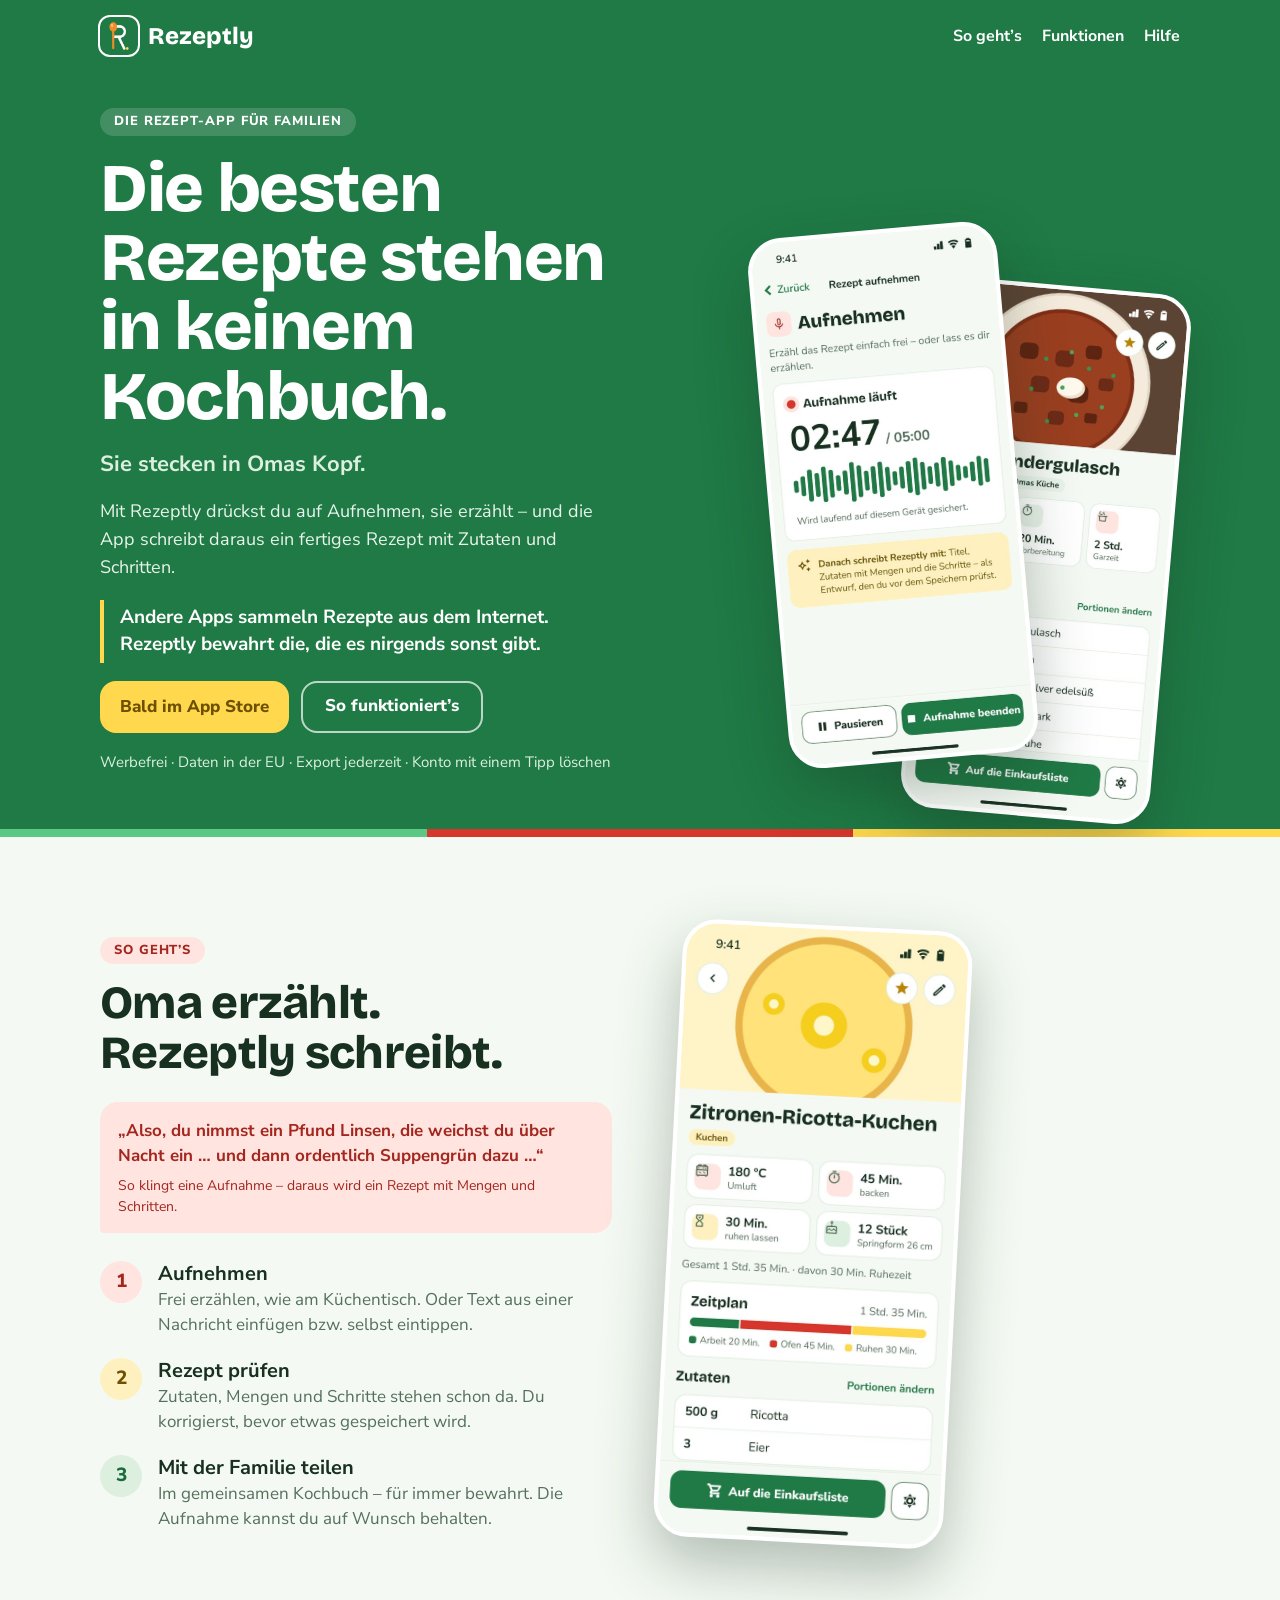
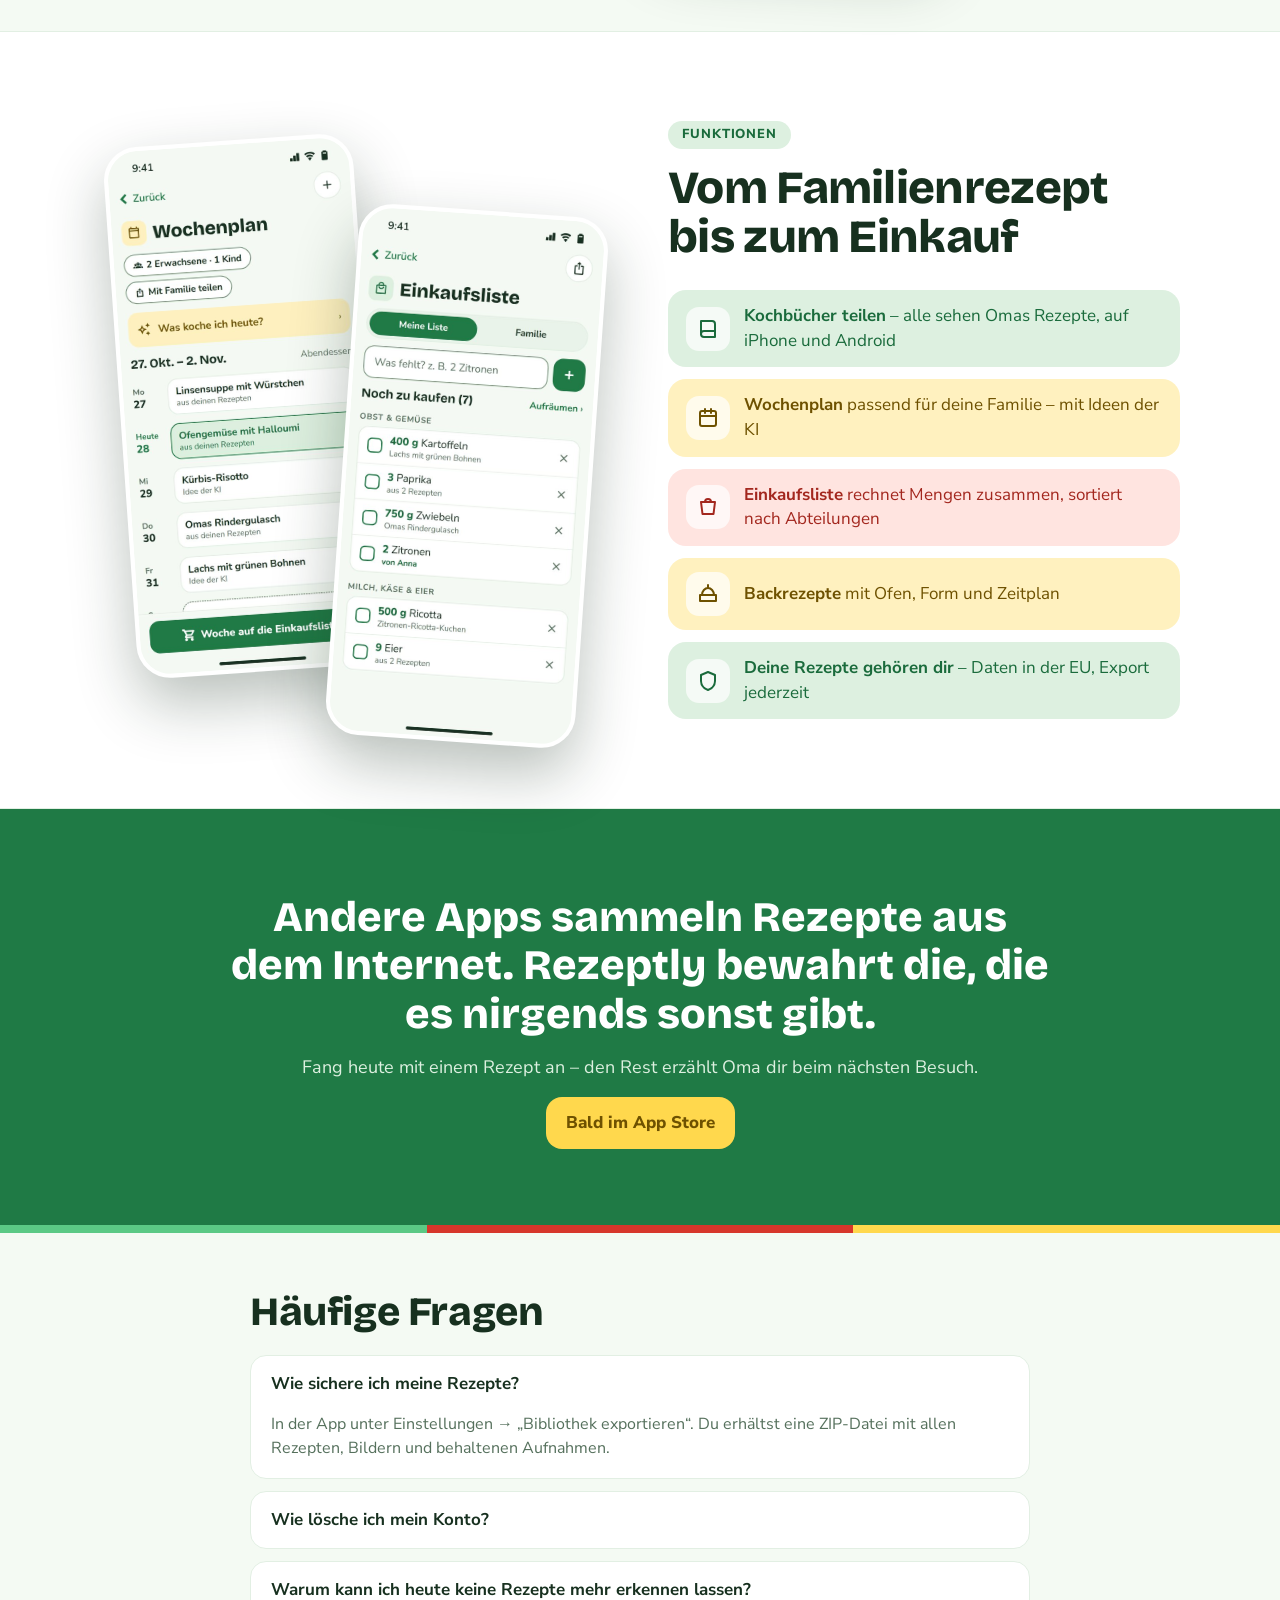
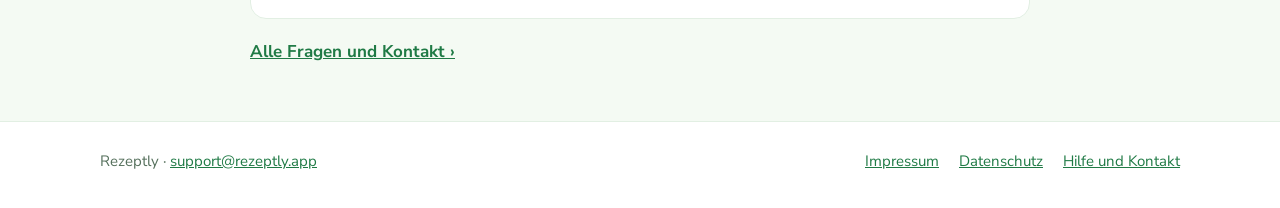
==== index.html @ 3821e30b "Startseite im Stil der Instagram-Beiträge (aus Rezeptly ef23107) Co-Authored-By: Claude Opus 5.5 <no" ====
<!DOCTYPE html>
<html lang="de">
<head>
<meta charset="utf-8">
<meta name="viewport" content="width=device-width, initial-scale=1">
<title>Rezeptly – Familienrezepte einfach erzählen</title>
<meta name="description" content="Rezeptly macht aus erzählten Familienrezepten fertige Rezepte: aufnehmen, wie Oma ein Gericht erklärt – die App schreibt Zutaten und Schritte. Mit Kochbüchern, Wochenplan und Einkaufsliste für die ganze Familie.">
<link rel="canonical" href="https://rezeptly.app/">
<meta property="og:type" content="website">
<meta property="og:site_name" content="Rezeptly">
<meta property="og:title" content="Rezeptly – Familienrezepte einfach erzählen">
<meta property="og:description" content="Rezeptly macht aus erzählten Familienrezepten fertige Rezepte: aufnehmen, wie Oma ein Gericht erklärt – die App schreibt Zutaten und Schritte. Mit Kochbüchern, Wochenplan und Einkaufsliste für die ganze Familie.">
<meta property="og:url" content="https://rezeptly.app/">
<meta name="theme-color" content="#F4FAF3">
<link rel="icon" type="image/png" sizes="32x32" href="assets/favicon-32.png">
<link rel="icon" type="image/png" sizes="192x192" href="assets/favicon-192.png">
<link rel="apple-touch-icon" href="assets/apple-touch-icon.png">
<link rel="stylesheet" href="assets/site.css">
</head>
<body>
<header class="site-header on-green"><div class="wrap">
<a class="brand" href="index.html"><img class="logo" src="assets/logo-128.png" width="38" height="38" alt=""><b>Rezeptly</b></a>
<nav class="site-nav" aria-label="Hauptmenü"><a href="#so-gehts">So geht’s</a><a href="#funktionen">Funktionen</a><a href="support.html">Hilfe</a></nav>
</div></header>
<main>
<section class="hero">
<div class="wrap">
<div class="hero-text">
<span class="pill pill-glass">Die Rezept-App für Familien</span>
<h1>Die besten Rezepte stehen in keinem Kochbuch.</h1>
<p class="sub">Sie stecken in Omas Kopf.</p>
<p class="lead">Mit Rezeptly drückst du auf Aufnehmen, sie erzählt – und die App schreibt daraus ein fertiges Rezept mit Zutaten und Schritten.</p>
<p class="catch">Andere Apps sammeln Rezepte aus dem Internet. Rezeptly bewahrt die, die es nirgends sonst gibt.</p>
<div class="actions"><span class="soon on-dark">Bald im App Store</span><a class="btn btn-ghost" href="#so-gehts">So funktioniert’s</a></div>
<p class="trust">Werbefrei · Daten in der EU · Export jederzeit · Konto mit einem Tipp löschen</p>
</div>
<div class="hero-phones" aria-hidden="true"><span class="shot back"><img src="assets/screen-rezept.jpg" width="600" height="1298" alt="" loading="lazy"></span><span class="shot front"><img src="assets/screen-aufnehmen.jpg" width="600" height="1298" alt="" loading="lazy"></span></div>
</div>
<div class="band-stripe" aria-hidden="true"><span></span><span></span><span></span></div>
</section>

<section id="so-gehts" class="band roomy" aria-labelledby="wege">
<div class="wrap split">
<div>
<span class="pill pill-tomato">So geht’s</span>
<h2 id="wege" class="big">Oma erzählt.<br>Rezeptly schreibt.</h2>
<p class="voice">„Also, du nimmst ein Pfund Linsen, die weichst du über Nacht ein … und dann ordentlich Suppengrün dazu …“<small>So klingt eine Aufnahme – daraus wird ein Rezept mit Mengen und Schritten.</small></p>
<div class="steps">
<div class="step"><span class="num b-tomato">1</span><div><b>Aufnehmen</b><span class="muted">Frei erzählen, wie am Küchentisch. Oder Text aus einer Nachricht einfügen bzw. selbst eintippen.</span></div></div>
<div class="step"><span class="num b-lemon">2</span><div><b>Rezept prüfen</b><span class="muted">Zutaten, Mengen und Schritte stehen schon da. Du korrigierst, bevor etwas gespeichert wird.</span></div></div>
<div class="step"><span class="num b-basil">3</span><div><b>Mit der Familie teilen</b><span class="muted">Im gemeinsamen Kochbuch – für immer bewahrt. Die Aufnahme kannst du auf Wunsch behalten.</span></div></div>
</div>
</div>
<div class="solo" aria-hidden="true"><span class="shot "><img src="assets/screen-backen.jpg" width="600" height="1298" alt="" loading="lazy"></span></div>
</div>
</section>

<section id="funktionen" class="band roomy surface" aria-labelledby="funktionen-titel">
<div class="wrap split">
<div class="duo" aria-hidden="true"><span class="shot a"><img src="assets/screen-wochenplan.jpg" width="600" height="1298" alt="" loading="lazy"></span><span class="shot b"><img src="assets/screen-einkauf.jpg" width="600" height="1298" alt="" loading="lazy"></span></div>
<div>
<span class="pill pill-basil">Funktionen</span>
<h2 id="funktionen-titel" class="big">Vom Familienrezept bis zum Einkauf</h2>
<div class="feats">
<div class="feat b-basil"><span class="badge"><svg class="i" width="24" height="24" viewBox="0 0 24 24" fill="none" stroke="currentColor" stroke-width="2" stroke-linecap="round" stroke-linejoin="round" aria-hidden="true"><path d="M5 4h11a3 3 0 0 1 3 3v13H8a3 3 0 0 1-3-3z"/><path d="M5 17a3 3 0 0 1 3-3h11"/></svg></span><span><b>Kochbücher teilen</b> – alle sehen Omas Rezepte, auf iPhone und Android</span></div>
<div class="feat b-lemon"><span class="badge"><svg class="i" width="24" height="24" viewBox="0 0 24 24" fill="none" stroke="currentColor" stroke-width="2" stroke-linecap="round" stroke-linejoin="round" aria-hidden="true"><rect x="4" y="5" width="16" height="15" rx="2"/><path d="M4 10h16M9 3v4M15 3v4"/></svg></span><span><b>Wochenplan</b> passend für deine Familie – mit Ideen der KI</span></div>
<div class="feat b-tomato"><span class="badge"><svg class="i" width="24" height="24" viewBox="0 0 24 24" fill="none" stroke="currentColor" stroke-width="2" stroke-linecap="round" stroke-linejoin="round" aria-hidden="true"><path d="M5 7h14l-1.5 12h-11z"/><path d="M9 7a3 3 0 0 1 6 0"/></svg></span><span><b>Einkaufsliste</b> rechnet Mengen zusammen, sortiert nach Abteilungen</span></div>
<div class="feat b-lemon"><span class="badge"><svg class="i" width="24" height="24" viewBox="0 0 24 24" fill="none" stroke="currentColor" stroke-width="2" stroke-linecap="round" stroke-linejoin="round" aria-hidden="true"><path d="M4 13h16v6H4z"/><path d="M6 13c0-4 3-7 6-7s6 3 6 7M12 3v3"/></svg></span><span><b>Backrezepte</b> mit Ofen, Form und Zeitplan</span></div>
<div class="feat b-basil"><span class="badge"><svg class="i" width="24" height="24" viewBox="0 0 24 24" fill="none" stroke="currentColor" stroke-width="2" stroke-linecap="round" stroke-linejoin="round" aria-hidden="true"><path d="M12 3l7 3v6c0 4.5-3 7.5-7 9-4-1.5-7-4.5-7-9V6z"/></svg></span><span><b>Deine Rezepte gehören dir</b> – Daten in der EU, Export jederzeit</span></div>
</div>
</div>
</div>
</section>

<section class="cta">
<div class="wrap">
<h2>Andere Apps sammeln Rezepte aus dem Internet. Rezeptly bewahrt die, die es nirgends sonst gibt.</h2>
<p>Fang heute mit einem Rezept an – den Rest erzählt Oma dir beim nächsten Besuch.</p>
<span class="soon on-dark">Bald im App Store</span>
</div>
<div class="band-stripe" aria-hidden="true"><span></span><span></span><span></span></div>
</section>

<section class="band" aria-labelledby="fragen">
<div class="wrap narrow stack" style="gap:20px">
<h2 id="fragen" class="h2">Häufige Fragen</h2>
<div class="faq"><details open><summary>Wie sichere ich meine Rezepte?</summary><p>In der App unter Einstellungen → „Bibliothek exportieren“. Du erhältst eine ZIP-Datei mit allen Rezepten, Bildern und behaltenen Aufnahmen.</p></details>
<details><summary>Wie lösche ich mein Konto?</summary><p>In der App unter Einstellungen → „Konto löschen“. Alle Daten werden sofort und vollständig gelöscht. Ohne App: Schreib von der E-Mail-Adresse deines Kontos an support@rezeptly.app, dann löschen wir Konto und Daten für dich. Alles dazu: https://rezeptly.app/konto-loeschen.html</p></details>
<details><summary>Warum kann ich heute keine Rezepte mehr erkennen lassen?</summary><p>Für die Erkennung mit KI gibt es ein Tageslimit. Es beginnt um Mitternacht neu. Selbst eingeben kannst du Rezepte jederzeit.</p></details></div>
<a href="support.html" style="font-weight:700">Alle Fragen und Kontakt ›</a>
</div>
</section>
</main>
<footer class="site-footer"><div class="wrap">
<span>Rezeptly · <a href="mailto:support@rezeptly.app">support@rezeptly.app</a></span>
<nav aria-label="Rechtliches"><a href="impressum.html">Impressum</a><a href="datenschutz.html">Datenschutz</a><a href="support.html">Hilfe und Kontakt</a></nav>
</div></footer>
</body>
</html>
---- assets/site.css ----
/* Erzeugt von scripts/site-layout.mts – nicht von Hand ändern. Farben aus src/theme/tokens.ts */
@font-face { font-family: "Bricolage Grotesque"; font-weight: 700; font-style: normal; font-display: swap; src: url("fonts/BricolageGrotesque_700Bold.ttf") format("truetype"); }
@font-face { font-family: "Bricolage Grotesque"; font-weight: 800; font-style: normal; font-display: swap; src: url("fonts/BricolageGrotesque_800ExtraBold.ttf") format("truetype"); }
@font-face { font-family: "Nunito Sans"; font-weight: 400; font-style: normal; font-display: swap; src: url("fonts/NunitoSans_400Regular.ttf") format("truetype"); }
@font-face { font-family: "Nunito Sans"; font-weight: 700; font-style: normal; font-display: swap; src: url("fonts/NunitoSans_700Bold.ttf") format("truetype"); }
@font-face { font-family: "Nunito Sans"; font-weight: 800; font-style: normal; font-display: swap; src: url("fonts/NunitoSans_800ExtraBold.ttf") format("truetype"); }
:root {
  color-scheme: light;
  --bg: #F4FAF3; --surface: #FFFFFF; --sunken: #EAF3EA; --ink: #17301F; --muted: #55705C;
  --border: #E2EFE3; --control: #749479; --basil: #1F7A45; --on-basil: #FFFFFF;
  --basil-soft: #DDF0E0; --basil-ink: #1A6B3C; --tomato: #D6362B; --tomato-soft: #FFE4E0;
  --tomato-ink: #A3271E; --lemon-soft: #FFF1BF; --lemon-ink: #6E5100;
  --display: "Bricolage Grotesque", -apple-system, "Segoe UI", Roboto, Helvetica, Arial, sans-serif;
  --body: "Nunito Sans", -apple-system, "Segoe UI", Roboto, Helvetica, Arial, sans-serif;
}
* { box-sizing: border-box; }
body { margin: 0; background: var(--bg); color: var(--ink); font: 17px/1.5 var(--body); -webkit-text-size-adjust: 100%; }
a { color: var(--basil); }
a:hover { color: var(--basil-ink); }
:focus-visible { outline: 3px solid var(--basil-ink); outline-offset: 2px; }
h1, h2, h3 { font-family: var(--display); margin: 0; }
p { margin: 0; }
.i { flex: none; }
.wrap { max-width: 1120px; margin: 0 auto; padding: 0 20px; }
.narrow { max-width: 820px; }
.muted { color: var(--muted); }
.eyebrow { font: 800 13px/18px var(--body); letter-spacing: .08em; text-transform: uppercase; color: var(--basil-ink); }
.h2 { font-weight: 800; font-size: clamp(28px, 4vw, 40px); line-height: 1.15; letter-spacing: -.01em; }
.intro { display: flex; flex-direction: column; gap: 10px; max-width: 680px; }
section.band { padding: 56px 0; }
.surface { background: var(--surface); border-top: 1px solid var(--border); border-bottom: 1px solid var(--border); }
.stack { display: flex; flex-direction: column; gap: 28px; }

/* Kopf und Fuß */
.site-header { border-bottom: 1px solid var(--border); background: var(--bg); }
.site-header .wrap { min-height: 72px; display: flex; align-items: center; justify-content: space-between; gap: 12px 20px; flex-wrap: wrap; padding-top: 8px; padding-bottom: 8px; }
.brand { display: flex; align-items: center; gap: 10px; text-decoration: none; color: var(--ink); }
.brand:hover { color: var(--ink); }
.logo { width: 38px; height: 38px; display: block; flex: none; }
.brand b { font: 800 24px/1 var(--display); }
.site-nav { display: flex; align-items: center; gap: 4px 20px; flex-wrap: wrap; }
.site-nav a { min-height: 44px; display: inline-flex; align-items: center; color: var(--ink); text-decoration: none; font-weight: 700; font-size: 16px; }
.site-nav a:hover { color: var(--basil); }
.site-footer { border-top: 1px solid var(--border); background: var(--surface); margin-top: 0; }
.site-footer .wrap { padding-top: 28px; padding-bottom: 36px; display: flex; justify-content: space-between; gap: 12px 20px; flex-wrap: wrap; font-size: 15px; color: var(--muted); }
.site-footer nav { display: flex; gap: 8px 20px; flex-wrap: wrap; }

/* Knöpfe */
.btn { display: inline-flex; align-items: center; justify-content: center; gap: 8px; min-height: 52px; padding: 0 22px; border-radius: 16px; font: 800 17px/1.2 var(--body); text-decoration: none; border: 0; cursor: pointer; text-align: center; }
.btn-primary { background: var(--basil); color: var(--on-basil); }
.btn-primary:hover { color: var(--on-basil); filter: brightness(1.08); }
.btn-secondary { background: var(--surface); color: var(--basil); border: 1.5px solid var(--control); }
.btn-light { background: var(--surface); color: var(--basil); }
.btn-small { min-height: 44px; padding: 0 16px; font-size: 16px; }
.soon { display: inline-flex; align-items: center; min-height: 52px; padding: 0 20px; border-radius: 16px; background: var(--lemon-soft); color: var(--lemon-ink); font-weight: 800; }
.actions { display: flex; gap: 12px; flex-wrap: wrap; }

/* Startseite im Stil der Instagram-Beiträge (E-091): grüne Bühne, schräge Handys mit echten
   App-Bildschirmen, Farbstreifen Basilikum · Tomate · Zitrone zwischen den großen Abschnitten */
.site-header.on-green { background: var(--basil); border-bottom: 0; }
.on-green .brand, .on-green .brand:hover, .on-green .site-nav a { color: var(--on-basil); }
.on-green .site-nav a:hover { color: var(--basil-soft); }
.on-green .logo { border-radius: 10px; outline: 2.5px solid var(--on-basil); }
.pill { align-self: flex-start; display: inline-block; padding: 6px 14px; border-radius: 999px; font: 800 13px/1.2 var(--body); letter-spacing: .07em; text-transform: uppercase; }
.pill-glass { background: rgba(255, 255, 255, .16); color: var(--on-basil); }
.pill-tomato { background: var(--tomato-soft); color: var(--tomato-ink); }
.pill-basil { background: var(--basil-soft); color: var(--basil-ink); }
.band-stripe { display: flex; height: 8px; }
.band-stripe span { flex: 1; }
.band-stripe span:nth-child(1) { background: #5BC985; } .band-stripe span:nth-child(2) { background: var(--tomato); } .band-stripe span:nth-child(3) { background: #FFD84D; }
.shot { display: block; border-radius: 34px; overflow: hidden; border: 4px solid #fff; background: #fff; box-shadow: 0 26px 60px rgba(23, 48, 31, .3); }
.shot img { display: block; width: 100%; height: auto; }
.btn-lemon { background: #FFD84D; color: var(--lemon-ink); }
.btn-ghost { border: 2px solid rgba(255, 255, 255, .7); color: var(--on-basil); }
.btn-ghost:hover { color: var(--on-basil); background: rgba(255, 255, 255, .1); }
.soon.on-dark { background: #FFD84D; }
.hero { background: var(--basil); color: var(--on-basil); overflow: hidden; }
.hero .wrap { display: grid; grid-template-columns: 1.1fr .9fr; gap: 40px; align-items: center; padding-top: 36px; }
.hero-text { display: flex; flex-direction: column; gap: 18px; padding-bottom: 56px; }
.hero h1 { font-weight: 800; font-size: clamp(40px, 5.6vw, 68px); line-height: 1.02; letter-spacing: -.02em; }
.hero .sub { font: 700 22px/1.4 var(--body); color: var(--basil-soft); }
.hero .lead { max-width: 520px; font-size: 18px; line-height: 1.55; color: #E9F5EC; }
.catch { max-width: 520px; padding: 4px 0 4px 16px; border-left: 4px solid #FFD84D; font: 700 19px/1.45 var(--body); }
.trust { font-size: 15px; color: var(--basil-soft); }
.hero-phones { position: relative; height: 560px; }
.hero-phones .shot { position: absolute; width: 250px; }
.hero-phones .front { left: 12%; top: 40px; transform: rotate(-5deg); z-index: 1; }
.hero-phones .back { right: 2%; top: 96px; transform: rotate(5deg); }
.split { display: grid; grid-template-columns: 1fr 1fr; gap: 56px; align-items: center; }
.split > div { display: flex; flex-direction: column; gap: 14px; }
section.band.roomy { padding: 88px 0; }
.big { font-weight: 800; font-size: clamp(32px, 4vw, 46px); line-height: 1.08; letter-spacing: -.015em; }
.voice { max-width: 520px; margin-top: 10px; padding: 16px 18px; border-radius: 18px 18px 18px 4px; background: var(--tomato-soft); color: var(--tomato-ink); font: 700 17px/1.5 var(--body); }
.voice small { display: block; margin-top: 6px; font-weight: 400; font-size: 14px; }
.steps { margin-top: 14px; display: flex; flex-direction: column; gap: 20px; }
.step { display: flex; gap: 16px; }
.step b { display: block; font-size: 20px; line-height: 1.3; }
.num { width: 42px; height: 42px; border-radius: 50%; display: grid; place-items: center; font: 800 19px/1 var(--body); flex: none; }
.solo { display: flex; justify-content: center; }
.solo .shot { width: 290px; transform: rotate(3deg); }
.feats { margin-top: 14px; display: flex; flex-direction: column; gap: 12px; }
.feat { display: flex; gap: 14px; align-items: center; padding: 14px 18px; border-radius: 18px; font-size: 17px; line-height: 1.45; }
.feat .badge { width: 44px; height: 44px; border-radius: 13px; background: rgba(255, 255, 255, .7); }
.duo { position: relative; height: 600px; }
.duo .shot { position: absolute; width: 250px; }
.duo .a { left: 4%; top: 20px; transform: rotate(-4deg); }
.duo .b { right: 4%; top: 90px; transform: rotate(4deg); }
.cta { background: var(--basil); color: var(--on-basil); text-align: center; }
.cta .wrap { padding-top: 84px; padding-bottom: 76px; display: flex; flex-direction: column; align-items: center; gap: 16px; }
.cta h2 { font-weight: 800; font-size: clamp(28px, 3.6vw, 42px); line-height: 1.15; max-width: 820px; }
.cta p { font-size: 18px; color: var(--basil-soft); }
.badge { width: 48px; height: 48px; border-radius: 14px; display: grid; place-items: center; flex: none; }
.b-basil { background: var(--basil-soft); color: var(--basil-ink); }
.b-tomato { background: var(--tomato-soft); color: var(--tomato-ink); }
.b-lemon { background: var(--lemon-soft); color: var(--lemon-ink); }

/* Fragen und Antworten */
.faq { display: flex; flex-direction: column; gap: 12px; }
details { background: var(--surface); border: 1.5px solid var(--border); border-radius: 16px; padding: 0 20px; }
summary { min-height: 56px; display: flex; align-items: center; font-weight: 700; font-size: 17px; cursor: pointer; padding: 12px 0; }
details p { padding: 0 0 18px; color: var(--muted); font-size: 16px; line-height: 1.5; }

/* Hilfe */
.page-title { display: flex; align-items: center; gap: 14px; }
.page-title h1 { font-weight: 800; font-size: clamp(30px, 5vw, 44px); line-height: 1.1; }
.contact { display: flex; align-items: center; justify-content: space-between; gap: 16px; flex-wrap: wrap; padding: 22px; border-radius: 16px; background: var(--basil); color: var(--on-basil); }

/* Rechtstexte */
.legal { display: flex; gap: 32px; flex-wrap: wrap; align-items: flex-start; padding-top: 40px; padding-bottom: 64px; }
.toc { flex: 1 1 220px; max-width: 280px; }
.toc nav { display: flex; flex-direction: column; gap: 2px; background: var(--surface); border: 1.5px solid var(--border); border-radius: 16px; padding: 8px; }
.toc a { display: flex; align-items: center; min-height: 40px; padding: 6px 12px; border-radius: 10px; text-decoration: none; color: var(--ink); font-size: 15px; font-weight: 700; }
.toc a:hover { background: var(--basil-soft); color: var(--basil-ink); }
.toc .eyebrow { display: block; padding: 0 12px 8px; color: var(--muted); }
article.doc { flex: 999 1 560px; min-width: 0; max-width: 760px; background: var(--surface); border: 1.5px solid var(--border); border-radius: 16px; padding: clamp(20px, 4vw, 36px); }
article.doc h1 { font-weight: 800; font-size: clamp(30px, 4.5vw, 40px); line-height: 1.1; margin-bottom: 6px; }
article.doc h2 { font-weight: 700; font-size: 22px; line-height: 1.3; margin: 28px 0 8px; scroll-margin-top: 16px; }
article.doc p { margin: 0 0 12px; line-height: 1.6; overflow-wrap: anywhere; }
.updated { color: var(--muted); font-size: 15px; }
.note { padding: 12px 16px; border-radius: 12px; font-size: 15px; line-height: 1.5; }
.note-warn { background: var(--lemon-soft); color: var(--lemon-ink); }
.note-ok { background: var(--basil-soft); color: var(--basil-ink); }
.legal-tabs { display: flex; gap: 6px; flex-wrap: wrap; }
.legal-tabs a { min-height: 44px; display: inline-flex; align-items: center; padding: 0 14px; border-radius: 999px; border: 1.5px solid var(--control); text-decoration: none; font-weight: 700; color: var(--ink); }
.legal-tabs a[aria-current="page"] { background: var(--basil); border-color: var(--basil); color: var(--on-basil); }

/* Einladung */
.invite { max-width: 520px; margin: 0 auto; padding: 32px 16px 48px; display: flex; flex-direction: column; gap: 16px; }
.invite-card { background: var(--surface); border: 1.5px solid var(--border); border-radius: 20px; overflow: hidden; }
.stripe { display: flex; height: 6px; } .stripe span { flex: 1; }
.invite-card .inner { padding: 22px 18px; display: flex; flex-direction: column; gap: 14px; }
.invite-card h1 { font-weight: 800; font-size: 28px; line-height: 1.15; }
.code { text-align: center; font: 800 clamp(20px, 6.4vw, 28px)/1 var(--body); letter-spacing: .08em; white-space: nowrap; padding: 16px; border-radius: 16px; background: var(--sunken); border: 1.5px dashed var(--control); }
.invite .btn { width: 100%; }
[hidden] { display: none !important; }

@media (max-width: 860px) {
  .hero .wrap, .split { grid-template-columns: 1fr; }
  .hero .wrap { padding-top: 20px; gap: 8px; }
  .hero-text { padding-bottom: 8px; }
  .hero-phones { height: 430px; }
  .hero-phones .shot, .duo .shot { width: 190px; }
  .hero-phones .front { left: 4%; top: 24px; }
  .hero-phones .back { right: 4%; top: 70px; }
  section.band.roomy { padding: 60px 0; }
  .split { gap: 36px; }
  .solo .shot { width: 240px; }
  .duo { height: 470px; order: 2; }
}
@media (max-width: 640px) {
  section.band { padding: 40px 0; }
  .actions .btn, .actions .soon { width: 100%; justify-content: center; }
  .toc { display: none; }
}
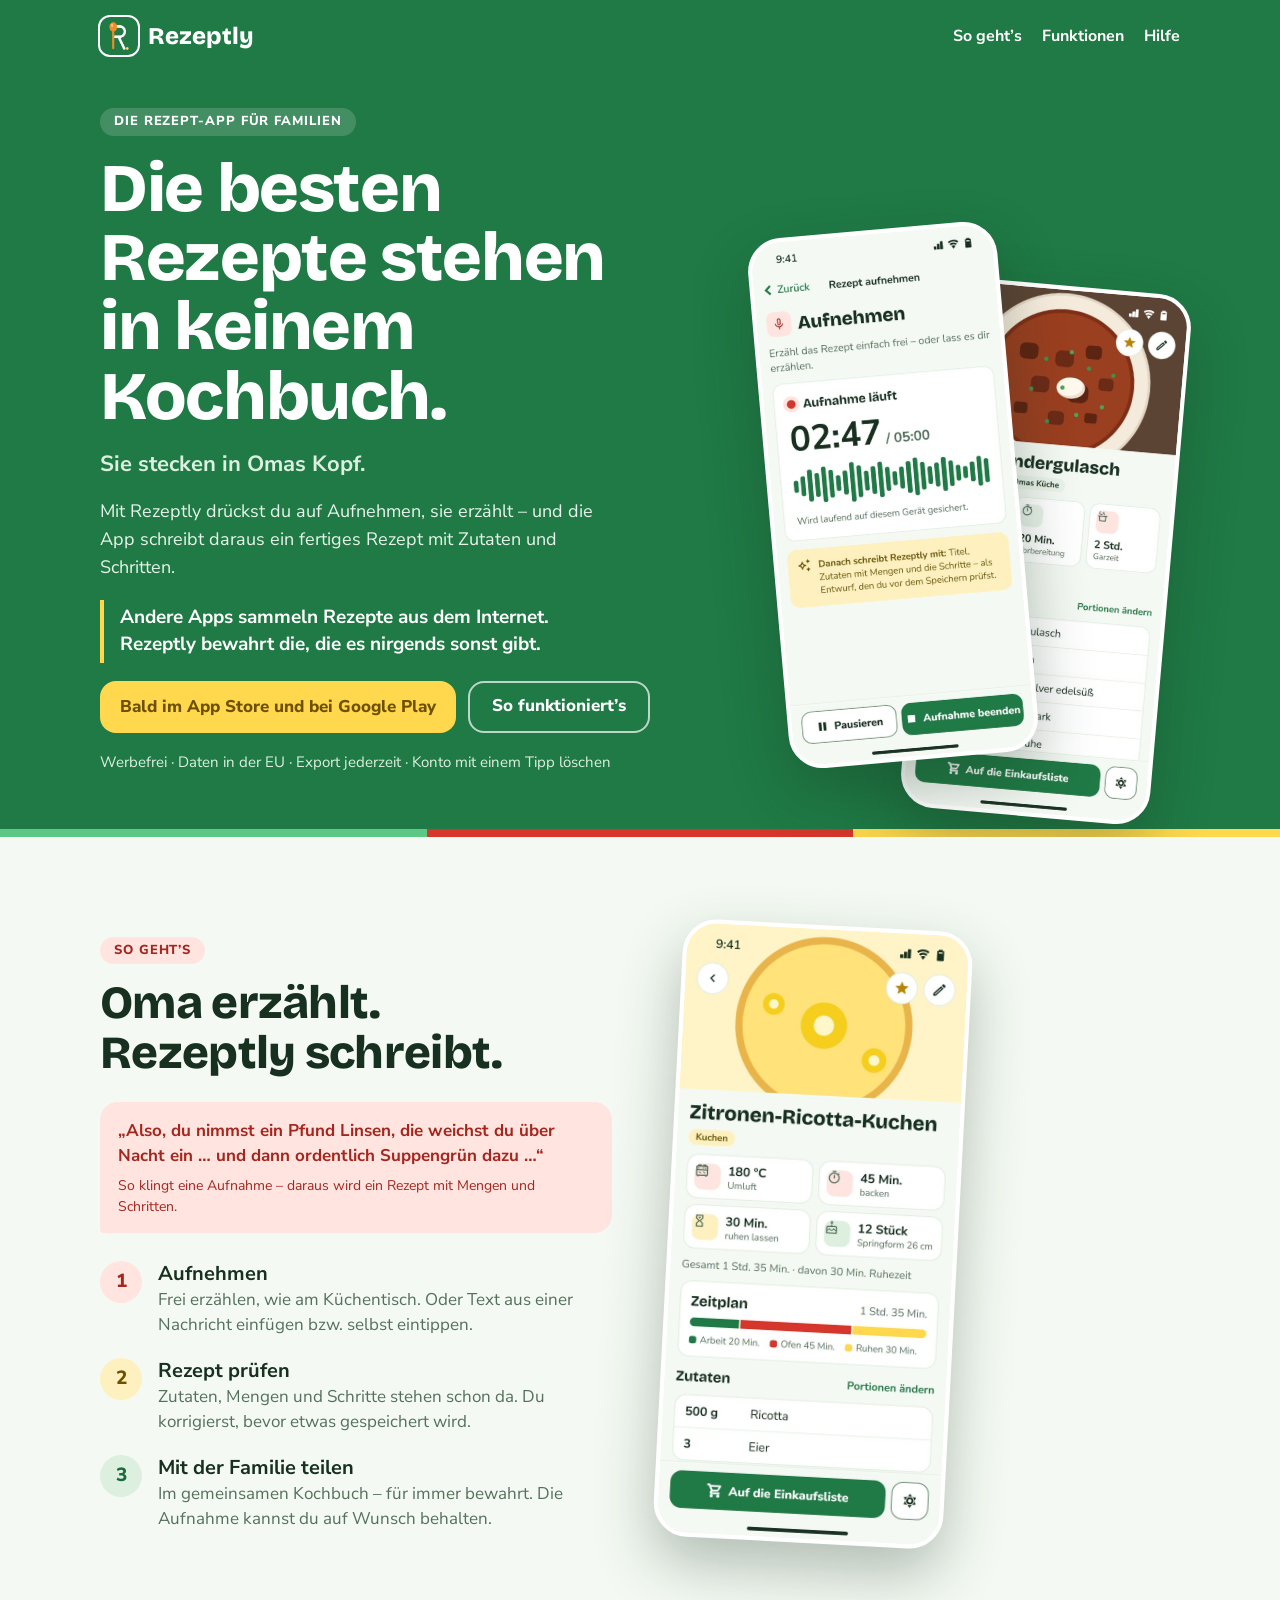
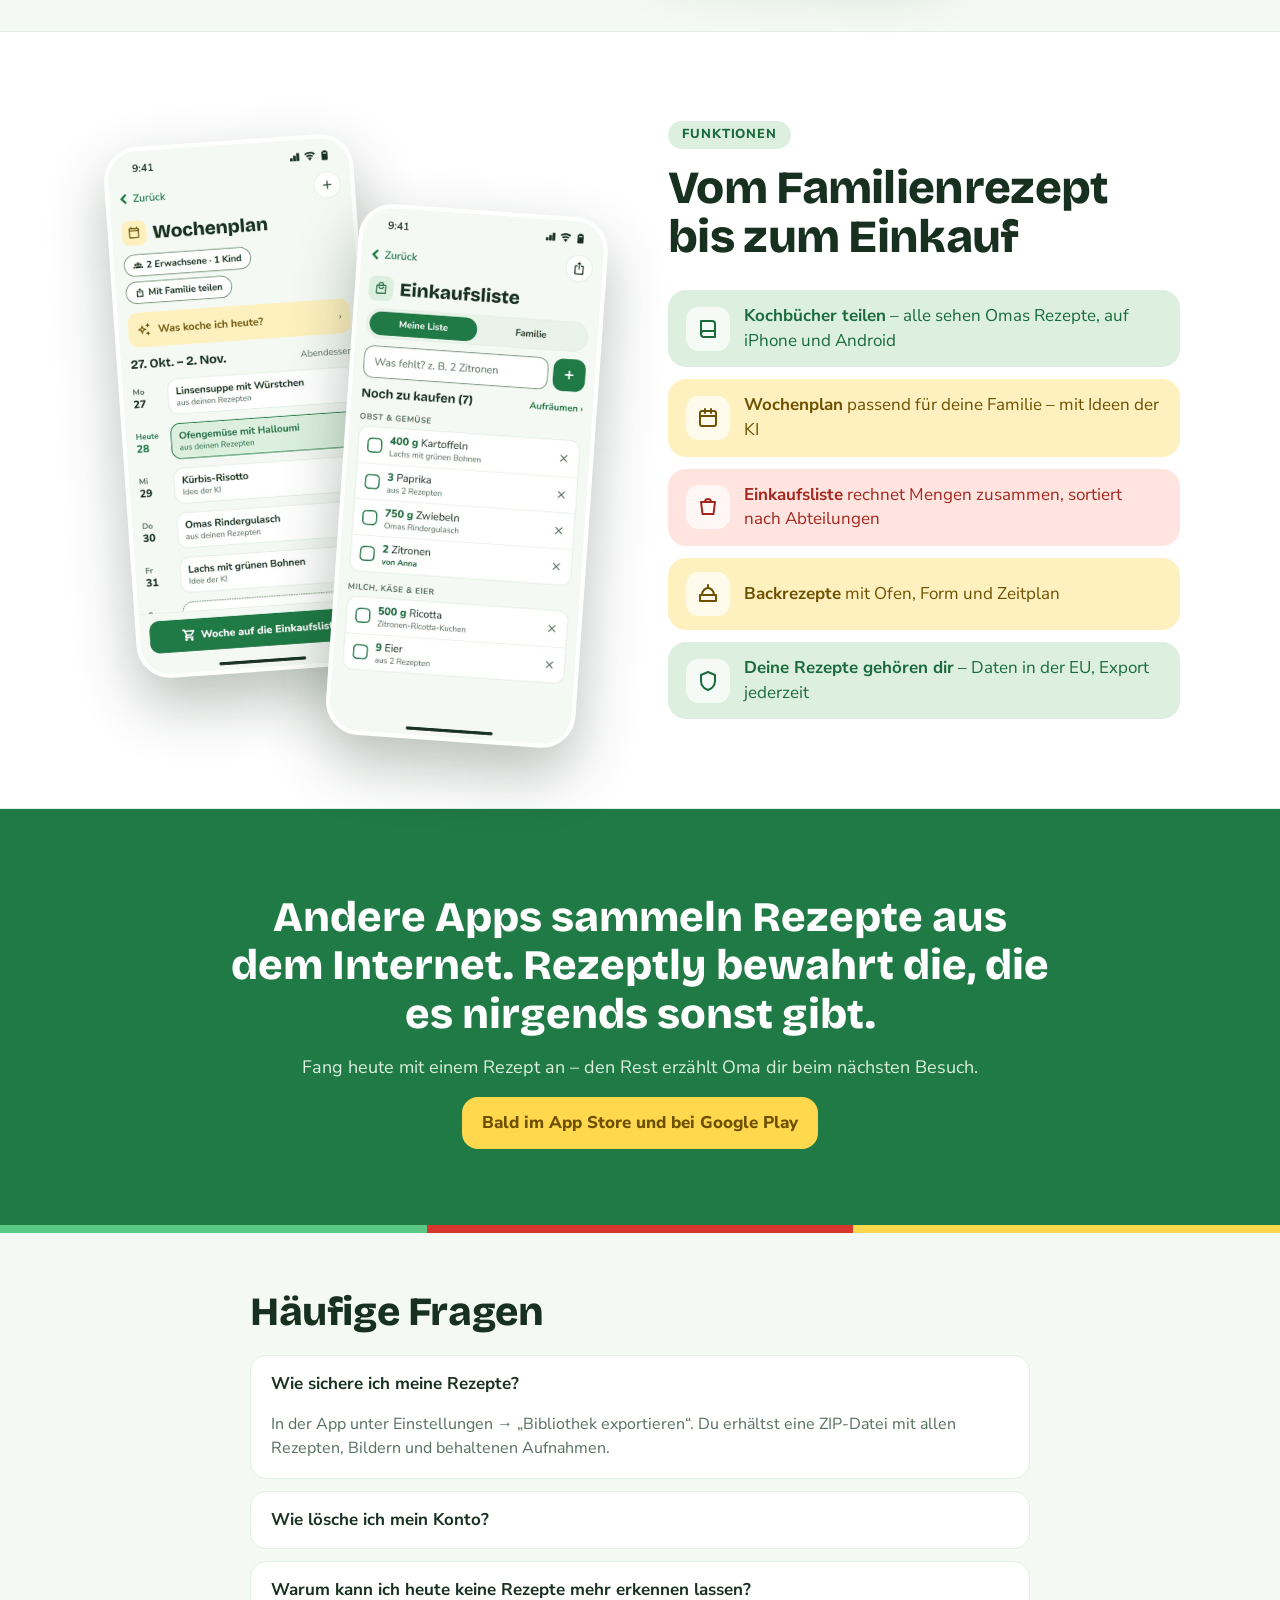
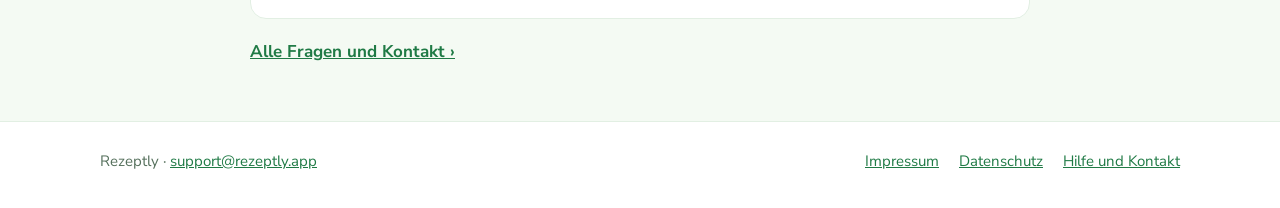
==== commit 3f3aa43a: "„Bald im App Store und bei Google Play“ (aus Rezeptly 0f76d6c) Co-Authored-By: Claude Opus 5.5 <nore" ====
--- a/index.html
+++ b/index.html
@@ -15,7 +15,7 @@
 <link rel="icon" type="image/png" sizes="32x32" href="assets/favicon-32.png">
 <link rel="icon" type="image/png" sizes="192x192" href="assets/favicon-192.png">
 <link rel="apple-touch-icon" href="assets/apple-touch-icon.png">
-<link rel="stylesheet" href="assets/site.css">
+<link rel="stylesheet" href="assets/site.css?v=3ff59f1808">
 </head>
 <body>
 <header class="site-header on-green"><div class="wrap">
@@ -31,10 +31,10 @@
 <p class="sub">Sie stecken in Omas Kopf.</p>
 <p class="lead">Mit Rezeptly drückst du auf Aufnehmen, sie erzählt – und die App schreibt daraus ein fertiges Rezept mit Zutaten und Schritten.</p>
 <p class="catch">Andere Apps sammeln Rezepte aus dem Internet. Rezeptly bewahrt die, die es nirgends sonst gibt.</p>
-<div class="actions"><span class="soon on-dark">Bald im App Store</span><a class="btn btn-ghost" href="#so-gehts">So funktioniert’s</a></div>
+<div class="actions"><span class="soon on-dark">Bald im App Store und bei Google Play</span><a class="btn btn-ghost" href="#so-gehts">So funktioniert’s</a></div>
 <p class="trust">Werbefrei · Daten in der EU · Export jederzeit · Konto mit einem Tipp löschen</p>
 </div>
-<div class="hero-phones" aria-hidden="true"><span class="shot back"><img src="assets/screen-rezept.jpg" width="600" height="1298" alt="" loading="lazy"></span><span class="shot front"><img src="assets/screen-aufnehmen.jpg" width="600" height="1298" alt="" loading="lazy"></span></div>
+<div class="hero-phones" aria-hidden="true"><span class="shot back"><img src="assets/screen-rezept.jpg" width="600" height="1298" alt=""></span><span class="shot front"><img src="assets/screen-aufnehmen.jpg" width="600" height="1298" alt=""></span></div>
 </div>
 <div class="band-stripe" aria-hidden="true"><span></span><span></span><span></span></div>
 </section>
@@ -76,7 +76,7 @@
 <div class="wrap">
 <h2>Andere Apps sammeln Rezepte aus dem Internet. Rezeptly bewahrt die, die es nirgends sonst gibt.</h2>
 <p>Fang heute mit einem Rezept an – den Rest erzählt Oma dir beim nächsten Besuch.</p>
-<span class="soon on-dark">Bald im App Store</span>
+<span class="soon on-dark">Bald im App Store und bei Google Play</span>
 </div>
 <div class="band-stripe" aria-hidden="true"><span></span><span></span><span></span></div>
 </section>
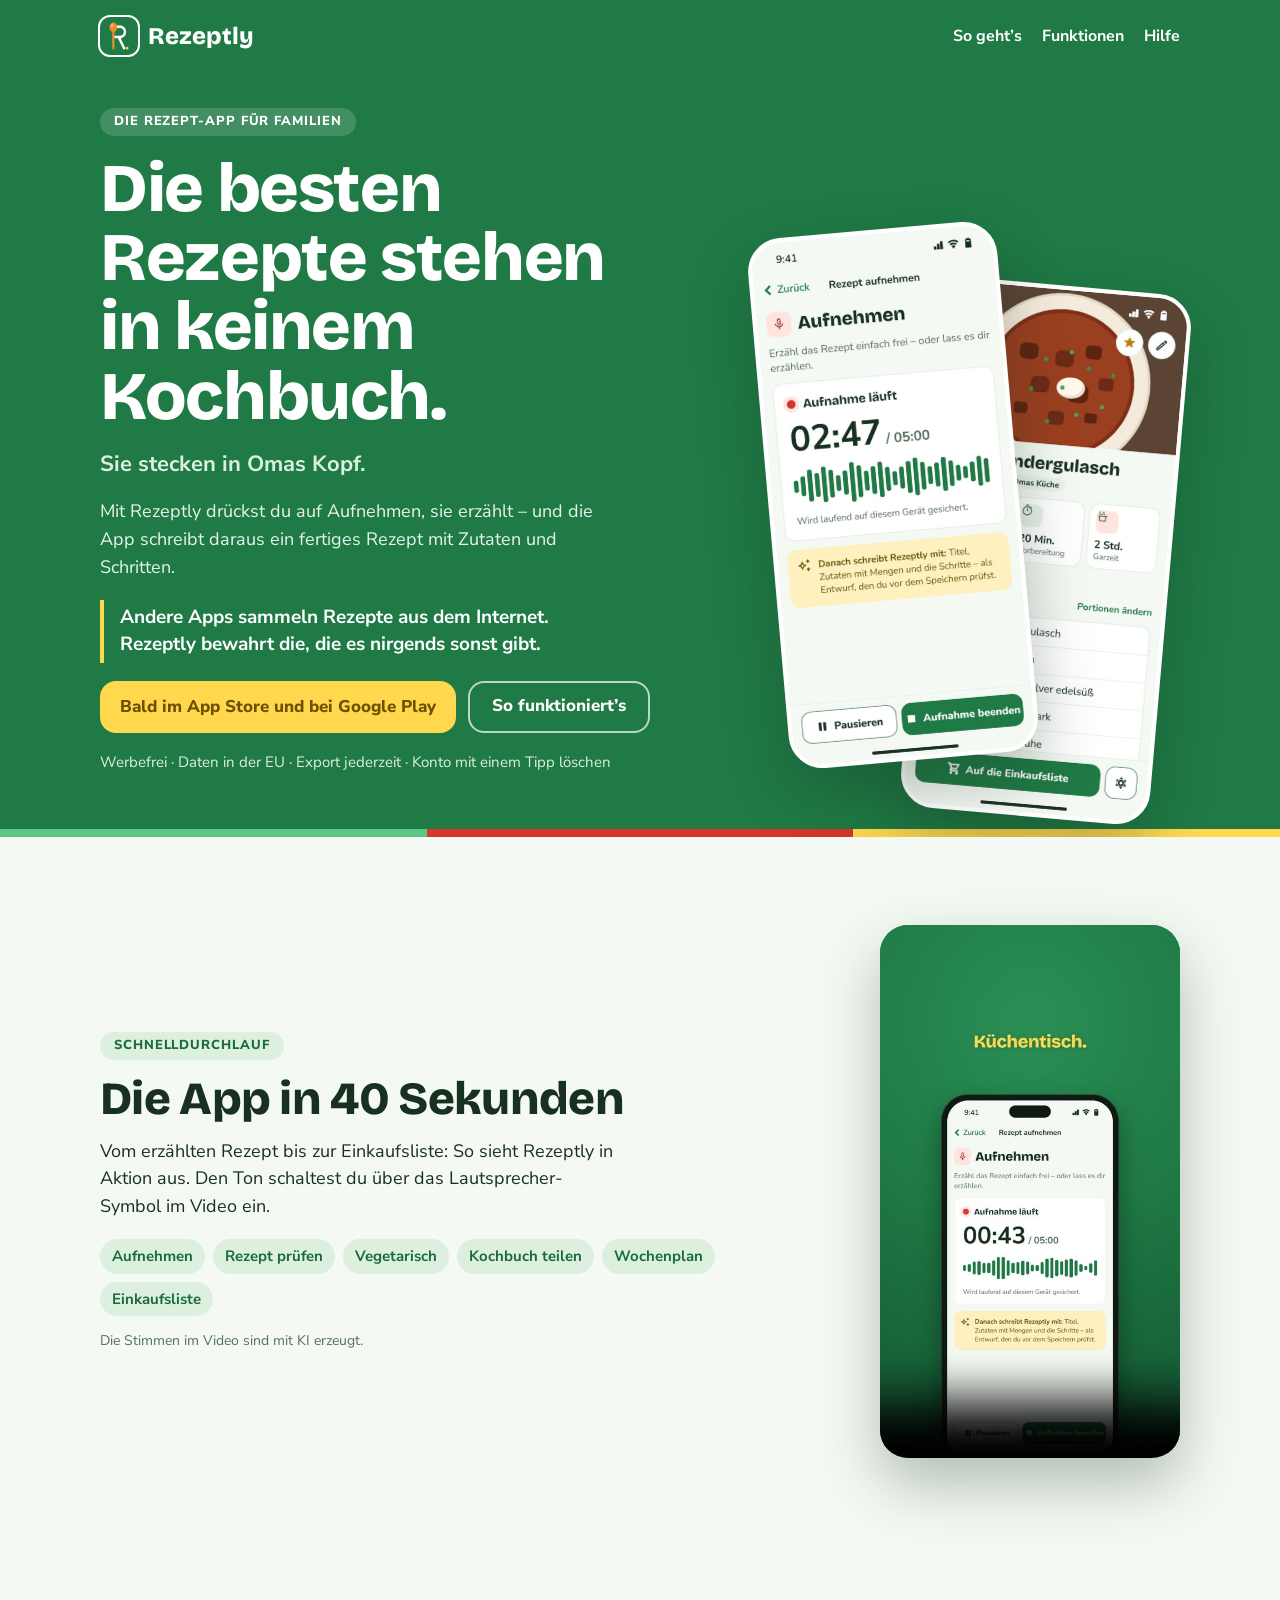
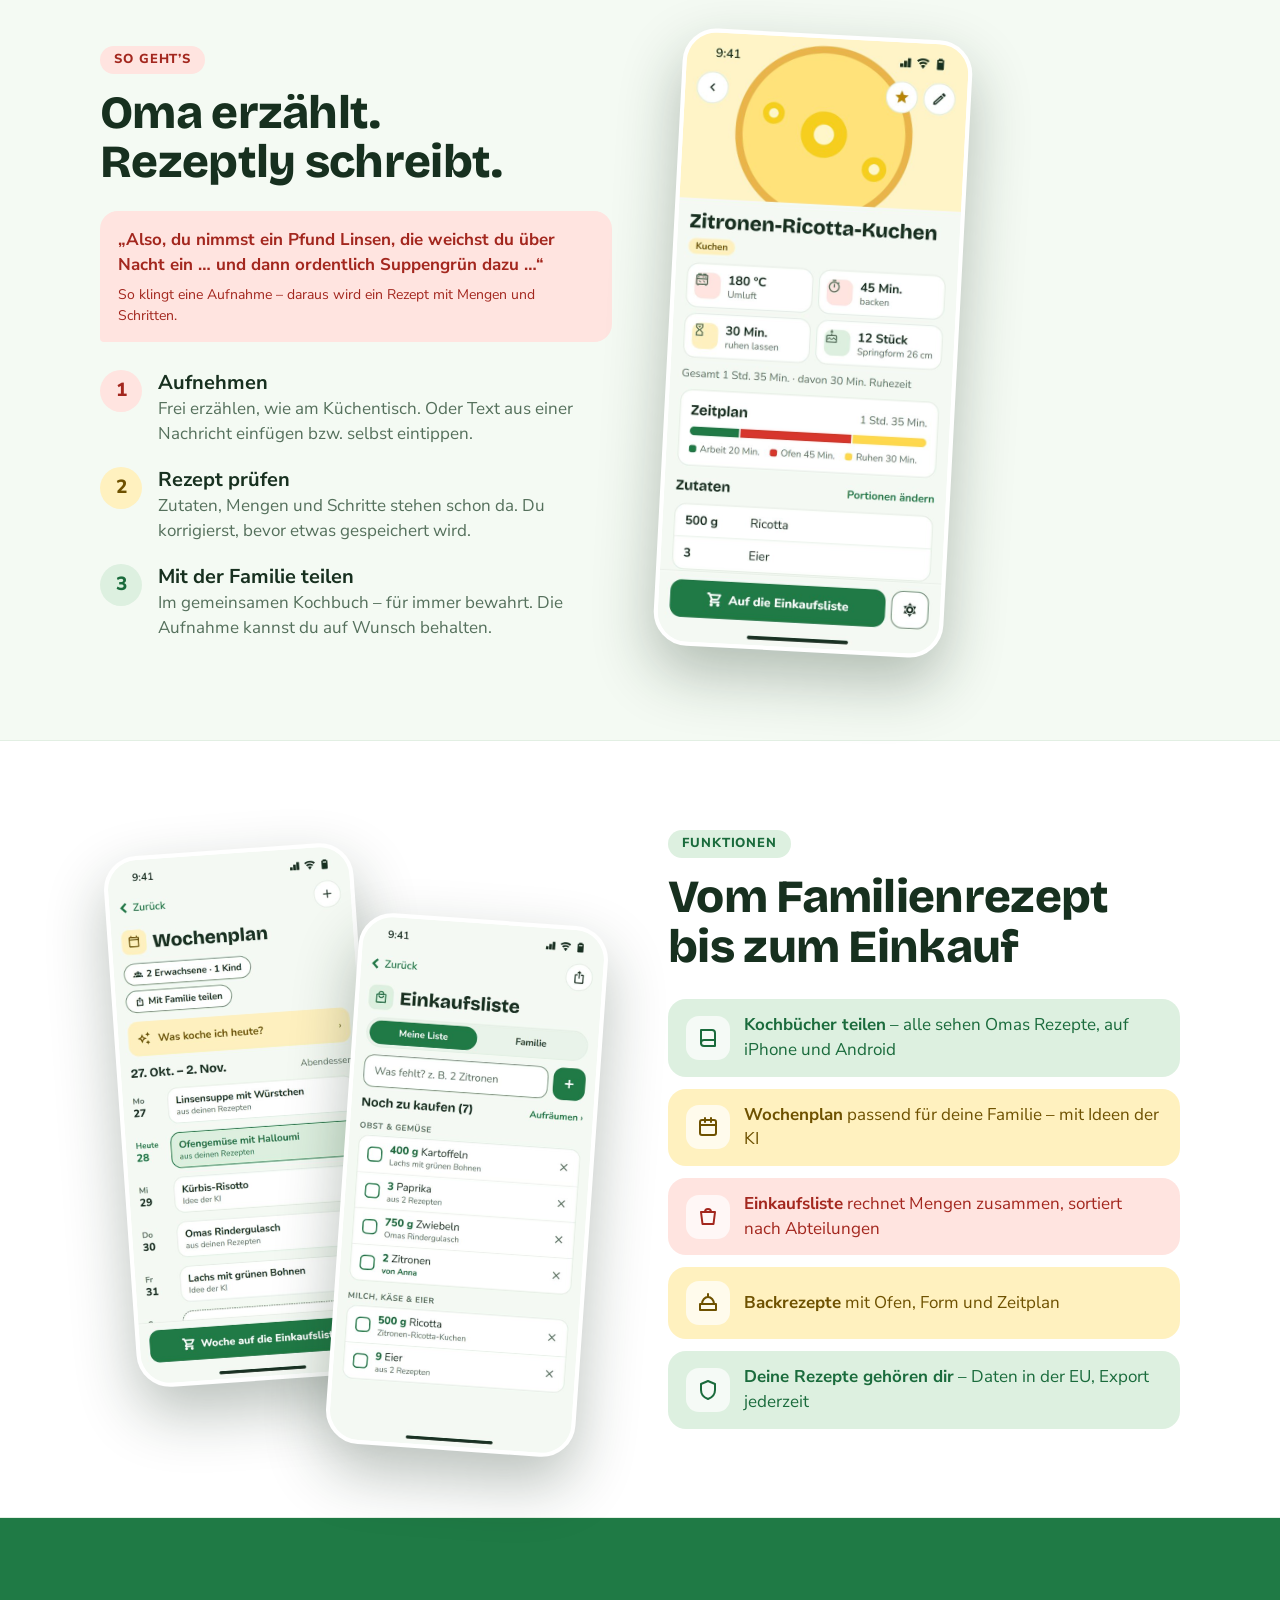
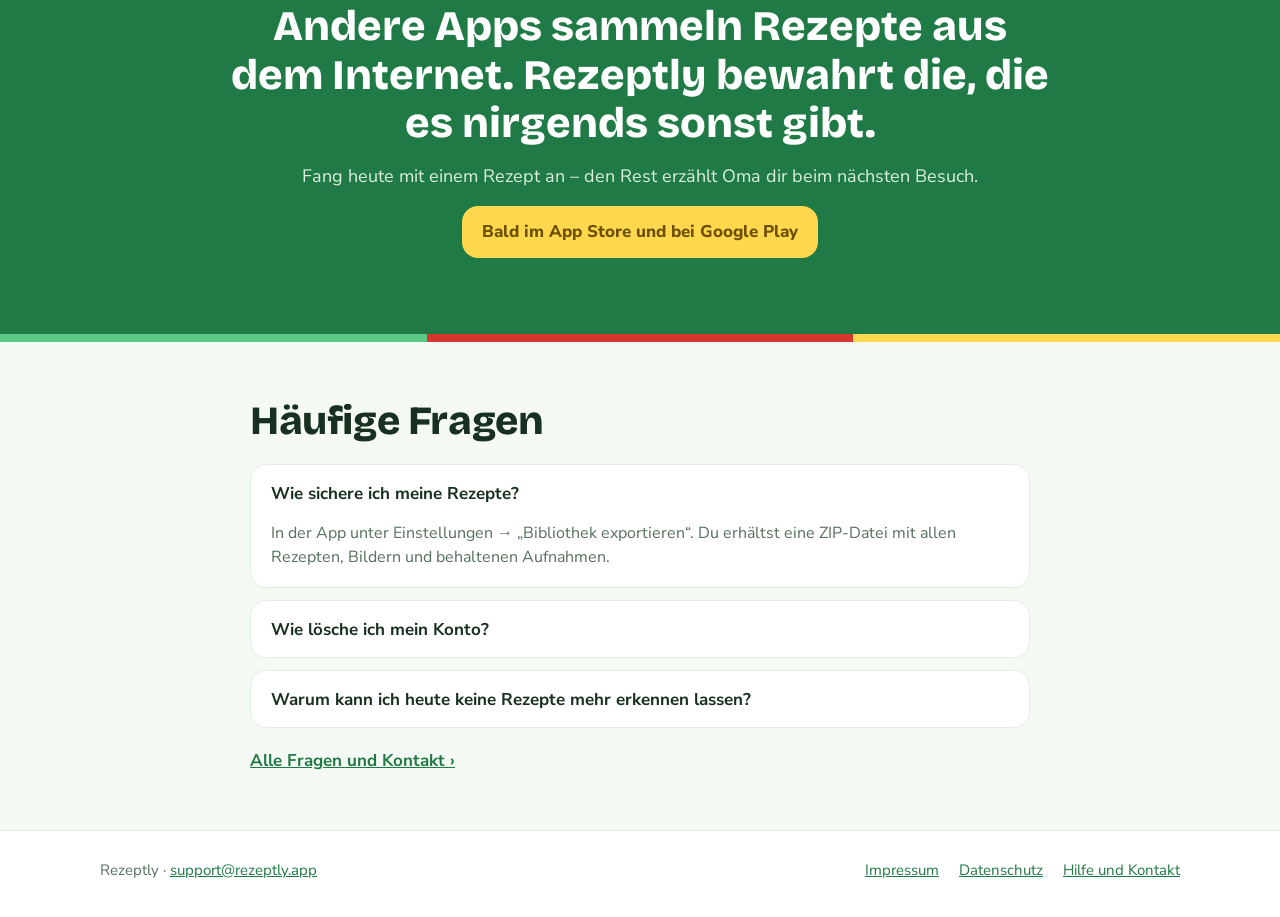
==== commit c482f56b: "Startseite: Rundgang-Video" ====
--- a/index.html
+++ b/index.html
@@ -15,7 +15,7 @@
 <link rel="icon" type="image/png" sizes="32x32" href="assets/favicon-32.png">
 <link rel="icon" type="image/png" sizes="192x192" href="assets/favicon-192.png">
 <link rel="apple-touch-icon" href="assets/apple-touch-icon.png">
-<link rel="stylesheet" href="assets/site.css?v=3ff59f1808">
+<link rel="stylesheet" href="assets/site.css?v=70b84b6577">
 </head>
 <body>
 <header class="site-header on-green"><div class="wrap">
@@ -31,12 +31,25 @@
 <p class="sub">Sie stecken in Omas Kopf.</p>
 <p class="lead">Mit Rezeptly drückst du auf Aufnehmen, sie erzählt – und die App schreibt daraus ein fertiges Rezept mit Zutaten und Schritten.</p>
 <p class="catch">Andere Apps sammeln Rezepte aus dem Internet. Rezeptly bewahrt die, die es nirgends sonst gibt.</p>
-<div class="actions"><span class="soon on-dark">Bald im App Store und bei Google Play</span><a class="btn btn-ghost" href="#so-gehts">So funktioniert’s</a></div>
+<div class="actions"><span class="soon on-dark">Bald im App Store und bei&nbsp;Google&nbsp;Play</span><a class="btn btn-ghost" href="#so-gehts">So funktioniert’s</a></div>
 <p class="trust">Werbefrei · Daten in der EU · Export jederzeit · Konto mit einem Tipp löschen</p>
 </div>
 <div class="hero-phones" aria-hidden="true"><span class="shot back"><img src="assets/screen-rezept.jpg" width="600" height="1298" alt=""></span><span class="shot front"><img src="assets/screen-aufnehmen.jpg" width="600" height="1298" alt=""></span></div>
 </div>
 <div class="band-stripe" aria-hidden="true"><span></span><span></span><span></span></div>
+</section>
+
+<section id="rundgang" class="band roomy tour" aria-labelledby="rundgang-titel">
+<div class="wrap">
+<div>
+<span class="pill pill-basil">Schnelldurchlauf</span>
+<h2 id="rundgang-titel" class="big">Die App in 40 Sekunden</h2>
+<p class="lead" style="max-width:520px;font-size:18px;line-height:1.55">Vom erzählten Rezept bis zur Einkaufsliste: So sieht Rezeptly in Aktion aus. Den Ton schaltest du über das Lautsprecher-Symbol im Video ein.</p>
+<div class="chapters"><span>Aufnehmen</span><span>Rezept prüfen</span><span>Vegetarisch</span><span>Kochbuch teilen</span><span>Wochenplan</span><span>Einkaufsliste</span></div>
+<p class="ai-note">Die Stimmen im Video sind mit KI erzeugt.</p>
+</div>
+<video src="assets/rundgang.mp4" poster="assets/rundgang.jpg" width="540" height="960" autoplay muted loop playsinline controls preload="metadata" aria-label="Rundgang durch die App Rezeptly, mit Untertiteln"></video>
+</div>
 </section>
 
 <section id="so-gehts" class="band roomy" aria-labelledby="wege">
@@ -76,7 +89,7 @@
 <div class="wrap">
 <h2>Andere Apps sammeln Rezepte aus dem Internet. Rezeptly bewahrt die, die es nirgends sonst gibt.</h2>
 <p>Fang heute mit einem Rezept an – den Rest erzählt Oma dir beim nächsten Besuch.</p>
-<span class="soon on-dark">Bald im App Store und bei Google Play</span>
+<span class="soon on-dark">Bald im App Store und bei&nbsp;Google&nbsp;Play</span>
 </div>
 <div class="band-stripe" aria-hidden="true"><span></span><span></span><span></span></div>
 </section>
--- a/assets/site.css
+++ b/assets/site.css
@@ -52,7 +52,7 @@
 .btn-secondary { background: var(--surface); color: var(--basil); border: 1.5px solid var(--control); }
 .btn-light { background: var(--surface); color: var(--basil); }
 .btn-small { min-height: 44px; padding: 0 16px; font-size: 16px; }
-.soon { display: inline-flex; align-items: center; min-height: 52px; padding: 0 20px; border-radius: 16px; background: var(--lemon-soft); color: var(--lemon-ink); font-weight: 800; }
+.soon { display: inline-flex; align-items: center; justify-content: center; text-align: center; line-height: 1.3; min-height: 52px; padding: 8px 20px; border-radius: 16px; background: var(--lemon-soft); color: var(--lemon-ink); font-weight: 800; }
 .actions { display: flex; gap: 12px; flex-wrap: wrap; }
 
 /* Startseite im Stil der Instagram-Beiträge (E-091): grüne Bühne, schräge Handys mit echten
@@ -153,8 +153,17 @@
 .code { text-align: center; font: 800 clamp(20px, 6.4vw, 28px)/1 var(--body); letter-spacing: .08em; white-space: nowrap; padding: 16px; border-radius: 16px; background: var(--sunken); border: 1.5px dashed var(--control); }
 .invite .btn { width: 100%; }
 [hidden] { display: none !important; }
+/* Rundgang-Video (E-093): Hochformat 9:16, startet stumm mit Untertiteln im Bild */
+.tour .wrap { display: grid; grid-template-columns: 1fr auto; gap: 56px; align-items: center; }
+.tour .wrap > div { display: flex; flex-direction: column; gap: 14px; }
+.tour video { display: block; width: 300px; aspect-ratio: 9 / 16; height: auto; border-radius: 28px; background: var(--basil); box-shadow: 0 26px 60px rgba(23, 48, 31, .3); }
+.chapters { display: flex; flex-wrap: wrap; gap: 8px; margin-top: 4px; }
+.chapters span { padding: 6px 12px; border-radius: 999px; background: var(--basil-soft); color: var(--basil-ink); font-weight: 700; font-size: 15px; }
+.ai-note { font-size: 14px; color: var(--muted); }
 
 @media (max-width: 860px) {
+  .tour .wrap { grid-template-columns: 1fr; gap: 28px; justify-items: center; }
+  .tour video { width: min(300px, 80vw); }
   .hero .wrap, .split { grid-template-columns: 1fr; }
   .hero .wrap { padding-top: 20px; gap: 8px; }
   .hero-text { padding-bottom: 8px; }
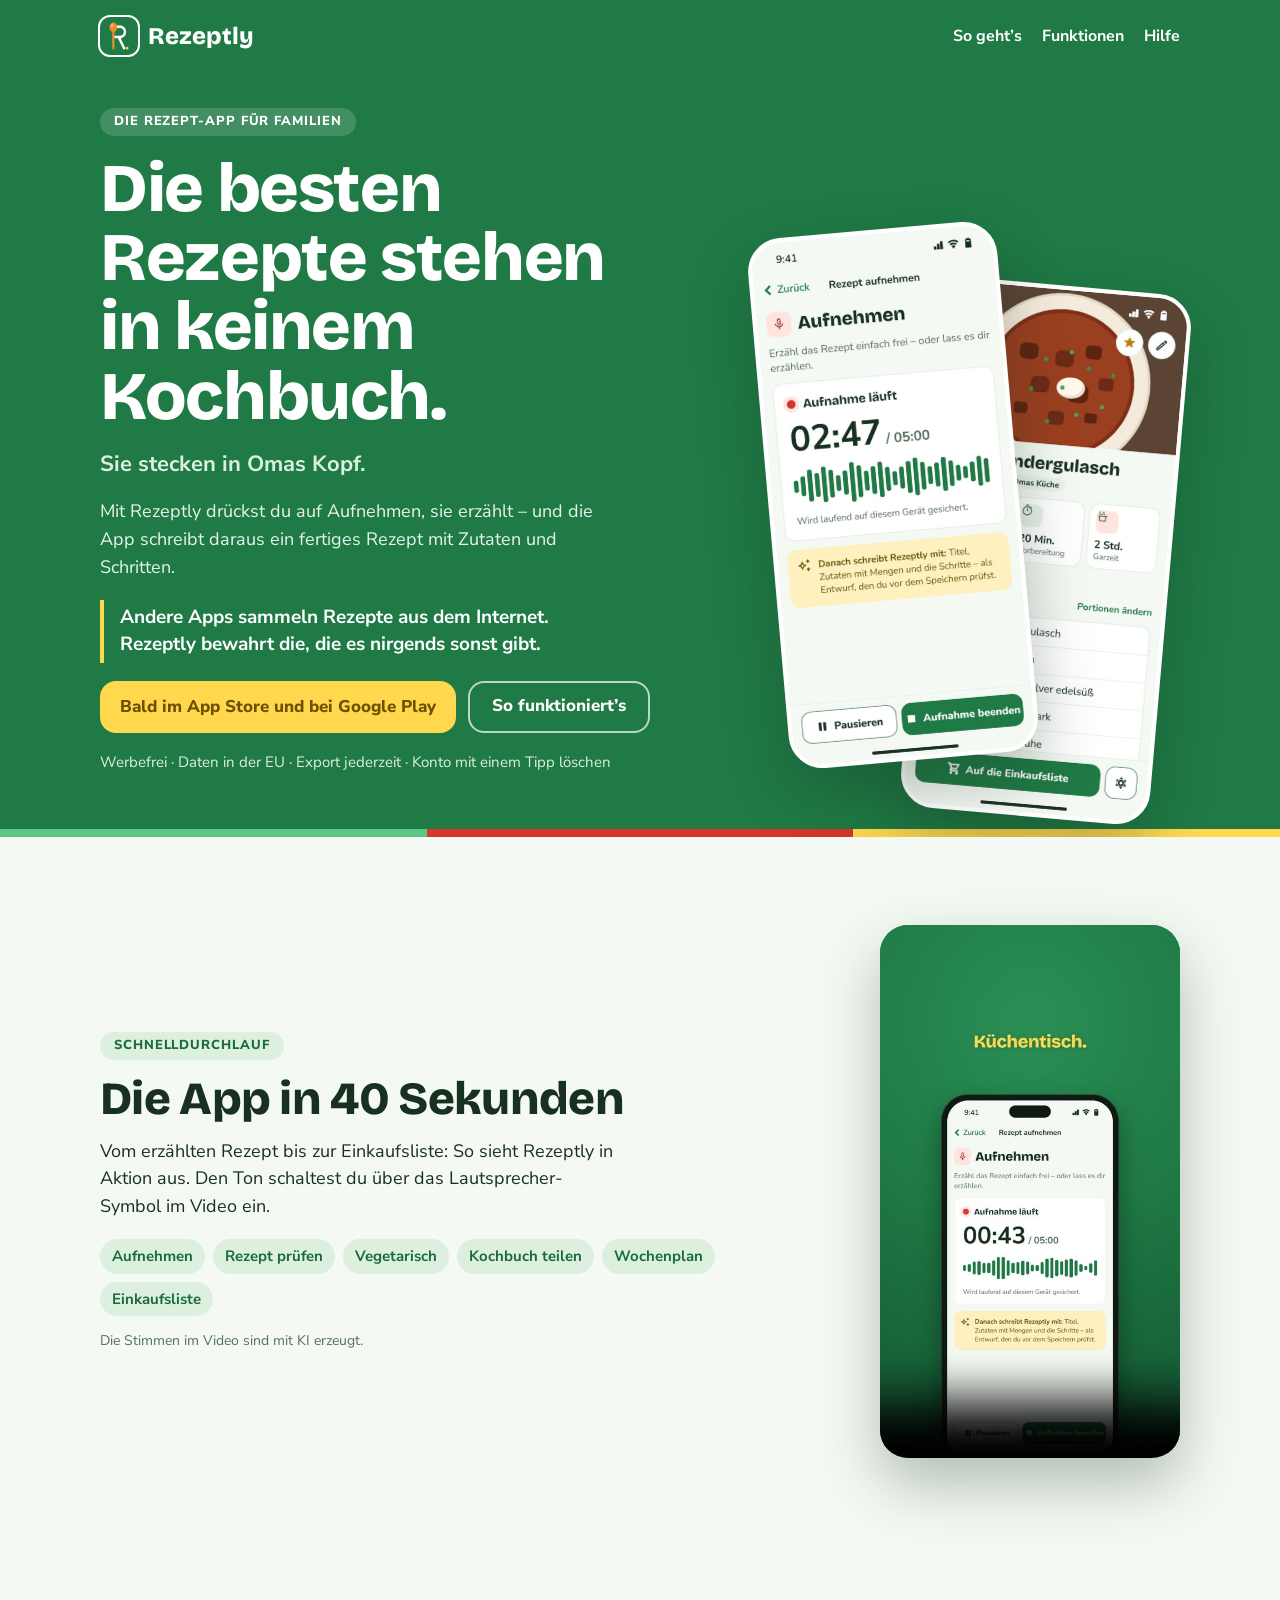
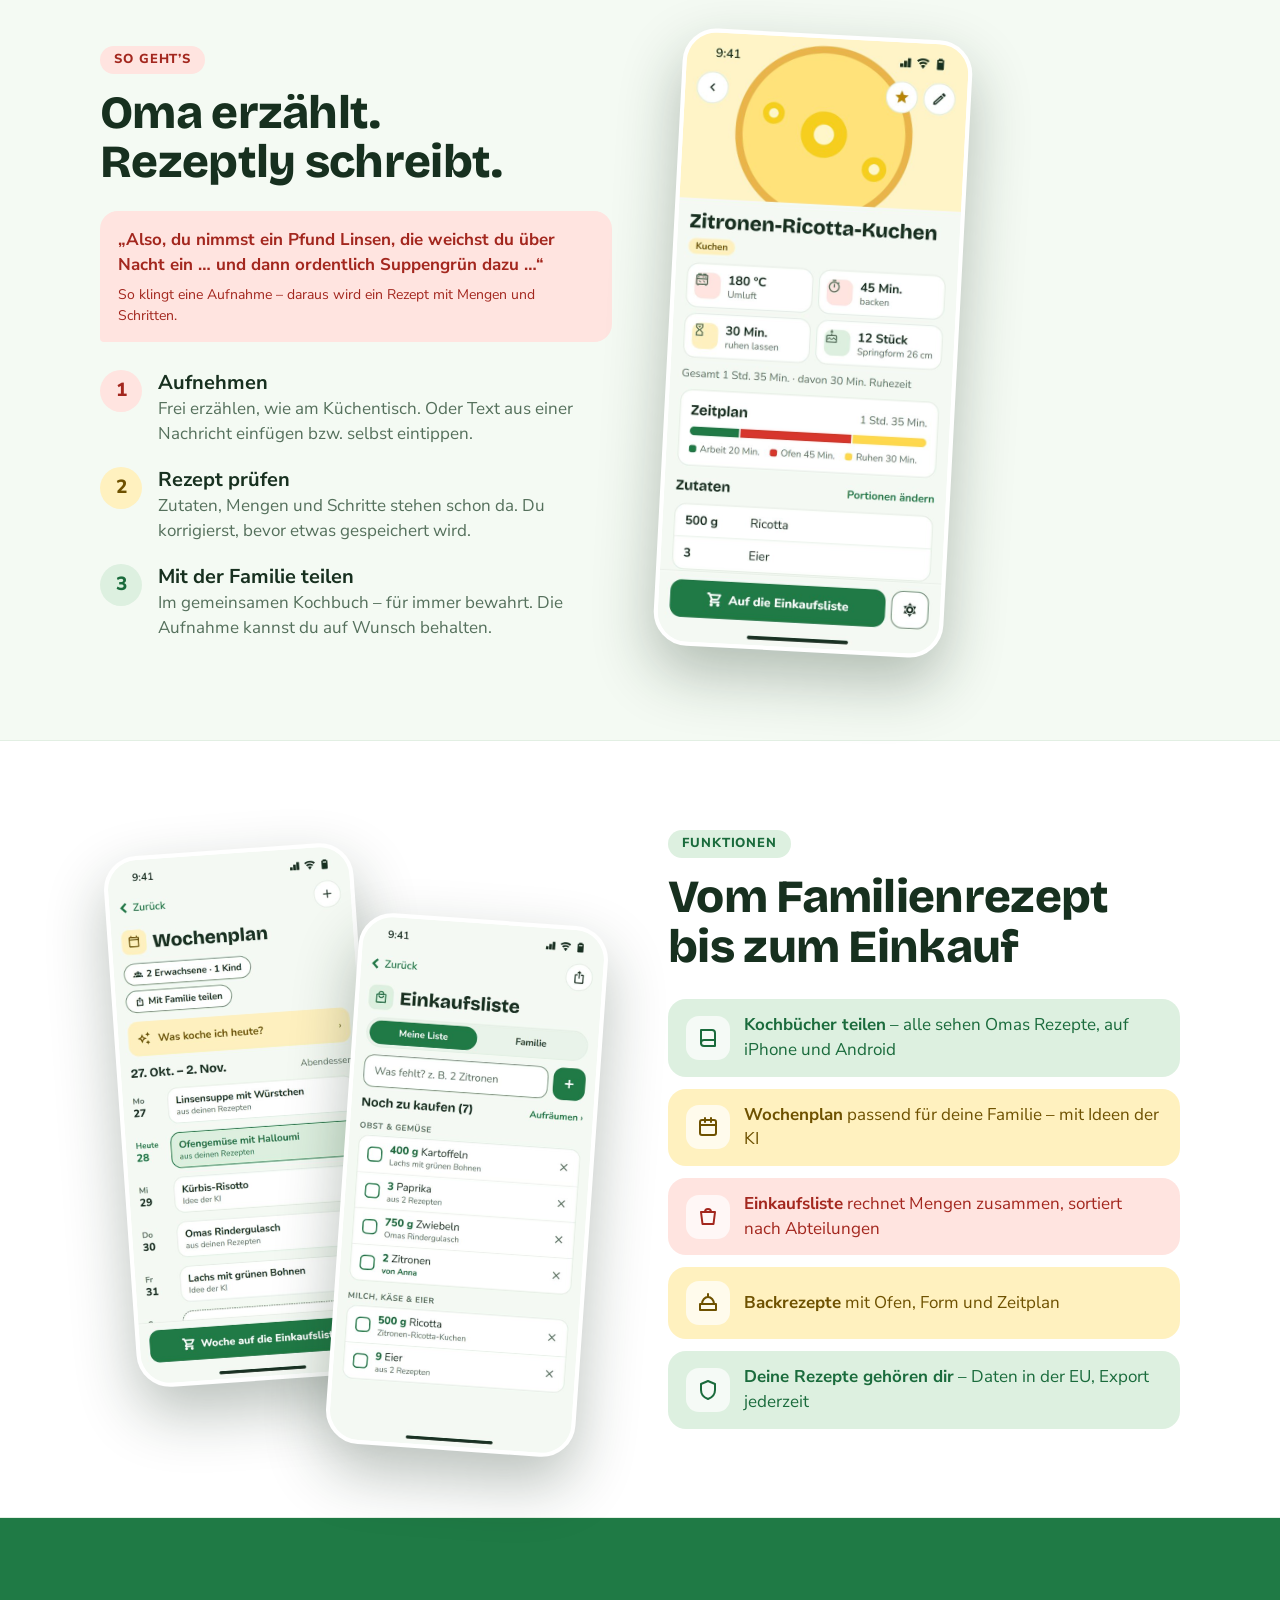
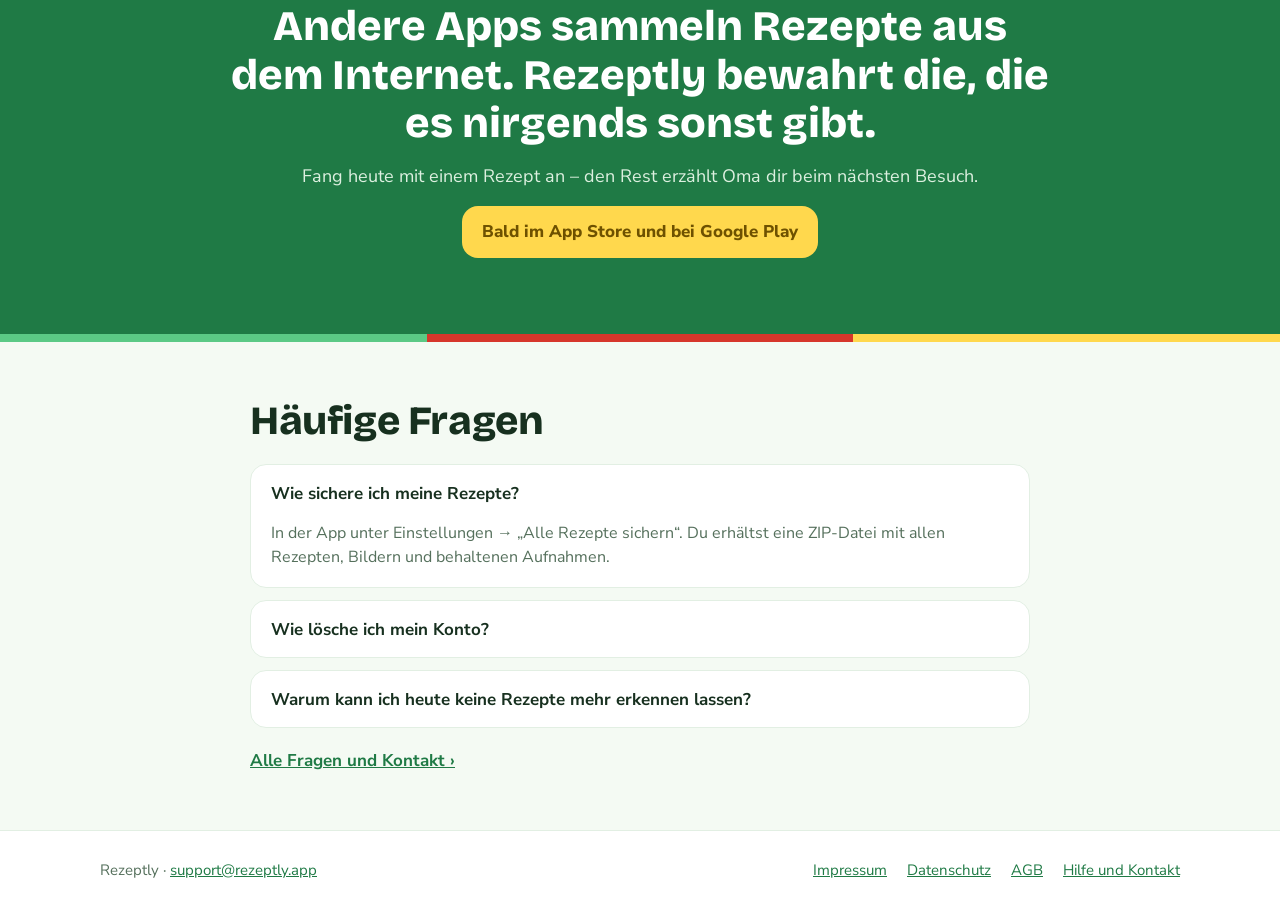
==== commit aaf9043b: "Rechtstexte zu Rezeptly 1.3: AGB, Datenschutz (Abo, Allergien, Originalfotos), Texte Co-Authored-By:" ====
--- a/index.html
+++ b/index.html
@@ -48,7 +48,7 @@
 <div class="chapters"><span>Aufnehmen</span><span>Rezept prüfen</span><span>Vegetarisch</span><span>Kochbuch teilen</span><span>Wochenplan</span><span>Einkaufsliste</span></div>
 <p class="ai-note">Die Stimmen im Video sind mit KI erzeugt.</p>
 </div>
-<video src="assets/rundgang.mp4" poster="assets/rundgang.jpg" width="540" height="960" autoplay muted loop playsinline controls preload="metadata" aria-label="Rundgang durch die App Rezeptly, mit Untertiteln"></video>
+<video src="assets/rundgang.mp4?v=9b36425597" poster="assets/rundgang.jpg?v=9b36425597" width="540" height="960" autoplay muted loop playsinline controls preload="metadata" aria-label="Rundgang durch die App Rezeptly, mit Untertiteln"></video>
 </div>
 </section>
 
@@ -97,7 +97,7 @@
 <section class="band" aria-labelledby="fragen">
 <div class="wrap narrow stack" style="gap:20px">
 <h2 id="fragen" class="h2">Häufige Fragen</h2>
-<div class="faq"><details open><summary>Wie sichere ich meine Rezepte?</summary><p>In der App unter Einstellungen → „Bibliothek exportieren“. Du erhältst eine ZIP-Datei mit allen Rezepten, Bildern und behaltenen Aufnahmen.</p></details>
+<div class="faq"><details open><summary>Wie sichere ich meine Rezepte?</summary><p>In der App unter Einstellungen → „Alle Rezepte sichern“. Du erhältst eine ZIP-Datei mit allen Rezepten, Bildern und behaltenen Aufnahmen.</p></details>
 <details><summary>Wie lösche ich mein Konto?</summary><p>In der App unter Einstellungen → „Konto löschen“. Alle Daten werden sofort und vollständig gelöscht. Ohne App: Schreib von der E-Mail-Adresse deines Kontos an support@rezeptly.app, dann löschen wir Konto und Daten für dich. Alles dazu: https://rezeptly.app/konto-loeschen.html</p></details>
 <details><summary>Warum kann ich heute keine Rezepte mehr erkennen lassen?</summary><p>Für die Erkennung mit KI gibt es ein Tageslimit. Es beginnt um Mitternacht neu. Selbst eingeben kannst du Rezepte jederzeit.</p></details></div>
 <a href="support.html" style="font-weight:700">Alle Fragen und Kontakt ›</a>
@@ -106,7 +106,7 @@
 </main>
 <footer class="site-footer"><div class="wrap">
 <span>Rezeptly · <a href="mailto:support@rezeptly.app">support@rezeptly.app</a></span>
-<nav aria-label="Rechtliches"><a href="impressum.html">Impressum</a><a href="datenschutz.html">Datenschutz</a><a href="support.html">Hilfe und Kontakt</a></nav>
+<nav aria-label="Rechtliches"><a href="impressum.html">Impressum</a><a href="datenschutz.html">Datenschutz</a><a href="agb.html">AGB</a><a href="support.html">Hilfe und Kontakt</a></nav>
 </div></footer>
 </body>
 </html>
